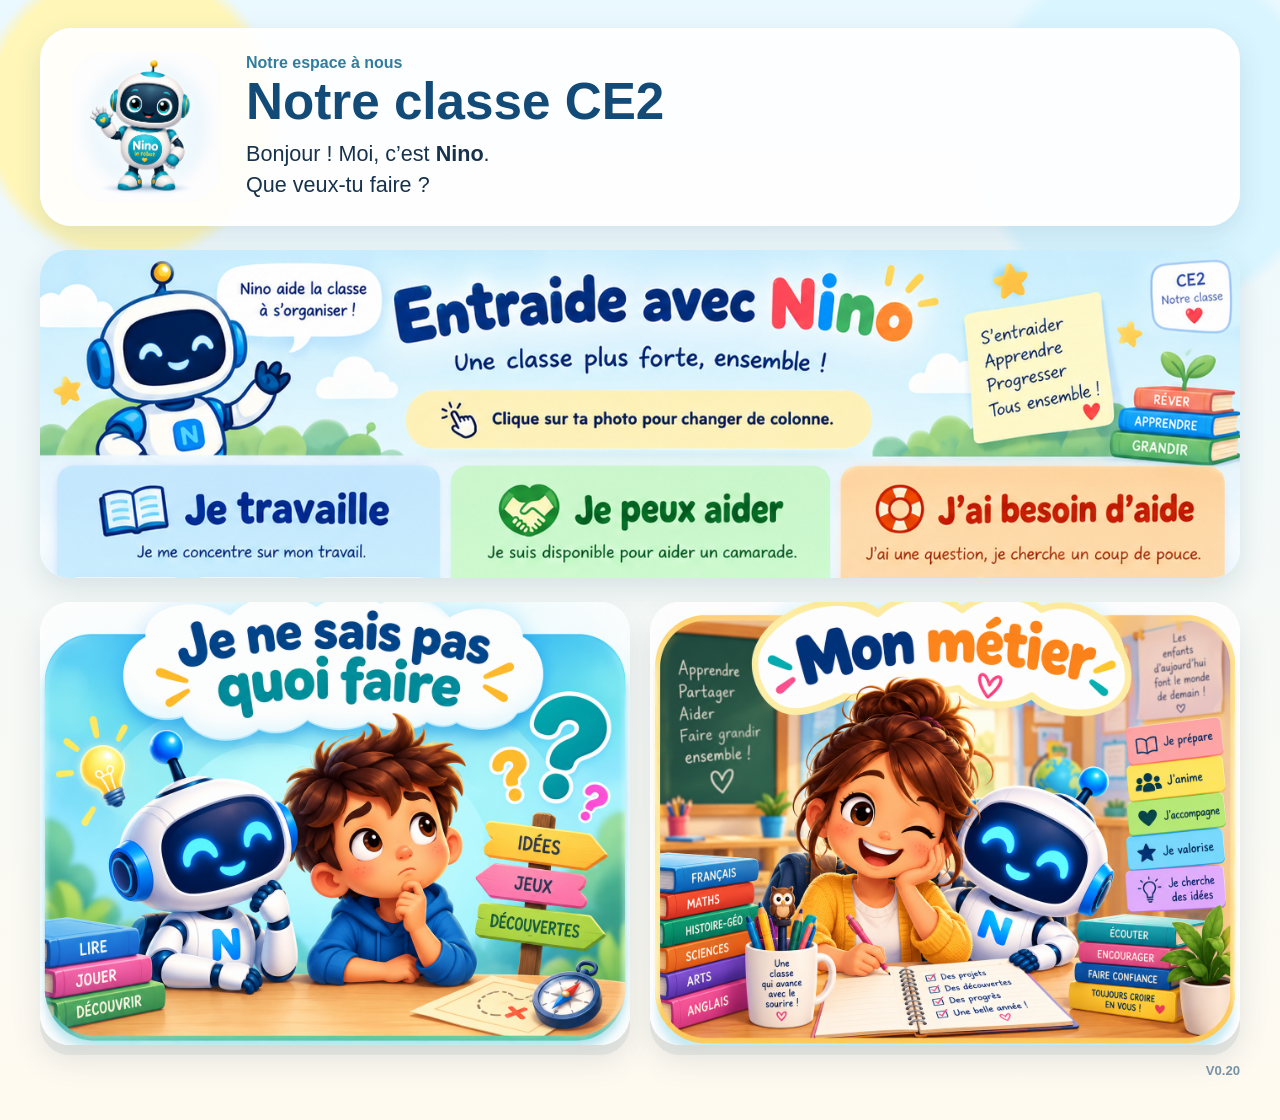
==== index.html @ fb9b8025 "v020" ====
<!DOCTYPE html>
<html lang="fr">
<head>
  <meta charset="UTF-8">
  <meta name="viewport" content="width=device-width, initial-scale=1.0">
  <title>Notre classe CE2 — Nino — V0.20</title>
  <link rel="stylesheet" href="style.css">
  <link rel="stylesheet" href="accueil-v018.css">
</head>
<body>
  <main class="app">
    <header class="hero">
      <div class="nino-wrap">
        <img class="nino-img" src="assets/nino.png" alt="Nino le robot">
      </div>
      <div class="hero-text">
        <p class="eyebrow">Notre espace à nous</p>
        <h1>Notre classe CE2</h1>
        <p class="hello">Bonjour ! Moi, c’est <strong>Nino</strong>.<br>Que veux-tu faire ?</p>
      </div>
    </header>

    <section class="home-entraide" aria-label="Entraide avec Nino">
      <a class="entraide-banner-link" href="entraide.html">
        <img src="assets/bandeau-entraide.png"
             alt="Entraide avec Nino : Je travaille, Je peux aider, J’ai besoin d’aide">
      </a>
    </section>

    <section class="cards cards-home-v018" aria-label="Autres rubriques">
      <a class="card image-card" href="je-ne-sais-pas-quoi-faire.html" aria-label="Je ne sais pas quoi faire">
        <img src="assets/je-ne-sais-pas-quoi-faire.png" alt="Je ne sais pas quoi faire">
      </a>

      <a class="card image-card" href="mon-metier.html" aria-label="Mon métier">
        <img src="assets/mon-metier.png" alt="Mon métier">
      </a>
    </section>

    <div class="version-badge">V0.20</div>
  </main>
</body>
</html>
---- style.css ----
* {
  box-sizing: border-box;
}

:root {
  font-family: "Trebuchet MS", "Arial Rounded MT Bold", Arial, sans-serif;
  color: #17324d;
  background: #eef9ff;
}

body {
  margin: 0;
  min-height: 100vh;
  background:
    radial-gradient(circle at 10% 10%, #fff6b8 0 9%, transparent 10%),
    radial-gradient(circle at 90% 12%, #d9f5ff 0 11%, transparent 12%),
    linear-gradient(180deg, #eaf8ff 0%, #fffaf0 100%);
}

button, a {
  font: inherit;
}

.app {
  width: min(1200px, 94vw);
  margin: 0 auto;
  padding: 28px 0 42px;
}

.hero {
  display: flex;
  align-items: center;
  gap: 24px;
  background: rgba(255,255,255,.92);
  border: 4px solid #fff;
  border-radius: 32px;
  padding: 20px 28px;
  box-shadow: 0 10px 28px rgba(41, 89, 120, .13);
}

.nino-wrap {
  width: 150px;
  height: 150px;
  flex: 0 0 150px;
  display: grid;
  place-items: center;
  overflow: hidden;
  border-radius: 34px;
  background: linear-gradient(145deg, #dff7ff, #fff6bd);
  box-shadow: inset 0 0 0 4px rgba(255,255,255,.9);
}

.nino-img {
  width: 100%;
  height: 100%;
  object-fit: contain;
  display: block;
}

.hero-text {
  min-width: 0;
}

.eyebrow {
  margin: 0 0 4px;
  font-weight: 800;
  color: #327c9d;
}

h1 {
  margin: 0;
  font-size: clamp(2rem, 4vw, 3.8rem);
  line-height: 1;
  color: #124b78;
}

.hello {
  margin: 12px 0 0;
  font-size: clamp(1rem, 2vw, 1.35rem);
  line-height: 1.4;
}

.cards {
  display: grid;
  grid-template-columns: repeat(3, 1fr);
  gap: 20px;
  margin-top: 24px;
}

.card {
  border: 0;
  padding: 0;
  border-radius: 30px;
  overflow: hidden;
  cursor: pointer;
  background: #fff;
  box-shadow: 0 10px 0 rgba(39, 76, 99, .08), 0 16px 30px rgba(39, 76, 99, .12);
  transition: transform .15s ease, box-shadow .15s ease;
  text-decoration: none;
  color: inherit;
}

.card:hover,
.card:focus-visible {
  transform: translateY(-4px);
  box-shadow: 0 14px 0 rgba(39, 76, 99, .08), 0 22px 34px rgba(39, 76, 99, .16);
  outline: 4px solid rgba(18, 75, 120, .16);
}

.card:active {
  transform: translateY(1px);
}

.image-card img {
  width: 100%;
  aspect-ratio: 4 / 3;
  object-fit: cover;
  display: block;
}

/* Page autonomie */
.autonomy-page {
  width: min(980px, 94vw);
  margin: 0 auto;
  padding: 22px 0 44px;
}

.autonomy-top {
  display: flex;
  align-items: center;
  justify-content: space-between;
  gap: 18px;
  margin-bottom: 18px;
}

.back {
  display: inline-flex;
  align-items: center;
  gap: 8px;
  text-decoration: none;
  background: #fff;
  color: #124b78;
  font-weight: 900;
  border-radius: 18px;
  padding: 12px 16px;
  box-shadow: 0 6px 16px rgba(41,89,120,.12);
}

.mini-nino {
  display: flex;
  align-items: center;
  gap: 12px;
}

.mini-nino img {
  width: 74px;
  height: 74px;
  object-fit: contain;
}

.autonomy-intro {
  background: #fff;
  border-radius: 28px;
  padding: 18px 24px;
  text-align: center;
  box-shadow: 0 10px 28px rgba(41,89,120,.12);
}

.autonomy-intro h1 {
  font-size: clamp(1.9rem, 4vw, 3rem);
}

.autonomy-intro p {
  margin: 8px 0 0;
  font-size: 1.15rem;
}

.choice-grid {
  display: grid;
  grid-template-columns: repeat(2, minmax(0, 1fr));
  gap: 20px;
  margin-top: 24px;
}

.choice-btn {
  display: flex;
  flex-direction: column;
  align-items: flex-start;
  gap: 10px;
  border: 0;
  border-radius: 30px;
  min-height: 260px;
  padding: 22px;
  color: #17324d;
  cursor: pointer;
  text-align: left;
  position: relative;
  box-shadow: 0 10px 0 rgba(39, 76, 99, .08), 0 18px 28px rgba(41,89,120,.14);
  transition: transform .15s ease, box-shadow .15s ease;
}

.choice-btn:hover,
.choice-btn:focus-visible {
  transform: translateY(-4px);
  box-shadow: 0 14px 0 rgba(39, 76, 99, .08), 0 24px 32px rgba(41,89,120,.18);
  outline: 4px solid rgba(18,75,120,.13);
}

.choice-icon {
  width: 72px;
  height: 72px;
  border-radius: 22px;
  display: grid;
  place-items: center;
  font-size: 2rem;
  background: rgba(255,255,255,.75);
  box-shadow: inset 0 0 0 3px rgba(255,255,255,.75);
}

.choice-title {
  font-size: clamp(1.55rem, 2.7vw, 2rem);
  line-height: 1.1;
  font-weight: 900;
}

.choice-subtitle {
  font-size: 1.05rem;
  font-weight: 900;
}

.choice-desc {
  font-size: 1rem;
  line-height: 1.4;
  font-weight: 700;
  color: #3e5a70;
  margin-top: auto;
}

.choice-cta {
  align-self: flex-end;
  margin-top: 6px;
  padding: 10px 16px;
  border-radius: 999px;
  background: rgba(255,255,255,.88);
  font-size: .98rem;
  font-weight: 900;
  color: #124b78;
  box-shadow: 0 4px 10px rgba(41,89,120,.12);
}

.choice-unfinished {
  background: linear-gradient(180deg, #ffe9a0 0%, #ffe18b 100%);
}

.choice-check {
  background: linear-gradient(180deg, #cfeeff 0%, #b7e3fb 100%);
}

.choice-done {
  background: linear-gradient(180deg, #d8f7cf 0%, #c5ecb8 100%);
}

.choice-stuck {
  background: linear-gradient(180deg, #eedcff 0%, #e1c8fb 100%);
}

.nino-answer {
  margin-top: 24px;
  background: #fff;
  border-radius: 30px;
  padding: 24px;
  box-shadow: 0 10px 28px rgba(41,89,120,.12);
}

.nino-answer[hidden] {
  display: none;
}

.answer-head {
  margin-bottom: 16px;
}

.answer-bubble {
  display: inline-flex;
  align-items: center;
  gap: 8px;
  padding: 8px 14px;
  border-radius: 999px;
  background: #eef8ff;
  color: #124b78;
  font-weight: 900;
  margin-bottom: 10px;
}

.nino-answer h2 {
  margin: 0;
  color: #124b78;
  font-size: clamp(1.5rem, 2.7vw, 1.9rem);
}

.answer-subtitle {
  margin: 8px 0 0;
  font-size: 1rem;
  font-weight: 700;
  color: #59758a;
}

.action-list {
  display: grid;
  gap: 12px;
}

.action-item {
  display: flex;
  align-items: flex-start;
  gap: 12px;
  background: #f6fbff;
  border: 2px solid #e4f1f8;
  border-radius: 20px;
  padding: 14px 16px;
}

.action-number {
  flex: 0 0 34px;
  width: 34px;
  height: 34px;
  border-radius: 50%;
  display: grid;
  place-items: center;
  background: #124b78;
  color: #fff;
  font-weight: 900;
}

.action-text {
  font-weight: 800;
  font-size: 1.08rem;
  line-height: 1.35;
}

.restart {
  margin-top: 18px;
  border: 0;
  border-radius: 16px;
  padding: 12px 16px;
  background: #124b78;
  color: white;
  font-weight: 900;
  cursor: pointer;
}

@media (max-width: 900px) {
  .cards {
    grid-template-columns: 1fr;
  }
  .image-card img {
    aspect-ratio: 16 / 10;
  }
}

@media (max-width: 700px) {
  .choice-grid {
    grid-template-columns: 1fr;
  }

  .choice-btn {
    min-height: 220px;
    padding: 20px;
  }

  .autonomy-top {
    align-items: flex-start;
  }
}

@media (max-width: 640px) {
  .app {
    width: min(96vw, 1200px);
    padding-top: 14px;
  }

  .hero {
    text-align: center;
    flex-direction: column;
    padding: 18px;
    gap: 12px;
  }

  .nino-wrap {
    width: 120px;
    height: 120px;
    flex-basis: 120px;
  }

  .cards {
    gap: 16px;
    margin-top: 16px;
  }

  .mini-nino span {
    display: none;
  }

  .choice-icon {
    width: 64px;
    height: 64px;
    font-size: 1.8rem;
  }

  .choice-title {
    font-size: 1.7rem;
  }

  .choice-cta {
    align-self: stretch;
    text-align: center;
  }
}

/* Version */
.version-badge {
  margin-top: 18px;
  text-align: right;
  font-size: .82rem;
  font-weight: 800;
  color: #7892a5;
}

/* Page Mon métier */
.jobs-page {
  width: min(1120px, 94vw);
  margin: 0 auto;
  padding: 22px 0 44px;
}

.jobs-intro {
  background: #fff;
  border-radius: 28px;
  padding: 18px 24px;
  text-align: center;
  box-shadow: 0 10px 28px rgba(41,89,120,.12);
}

.jobs-intro h1 {
  margin: 0;
  font-size: clamp(2rem, 4vw, 3.1rem);
  color: #124b78;
}

.jobs-intro p {
  margin: 8px 0 0;
  font-size: 1.12rem;
}

.week-note {
  display: inline-block;
  margin-top: 12px;
  padding: 9px 14px;
  border-radius: 999px;
  background: #fff1ad;
  font-weight: 900;
  color: #6b5310;
}

.jobs-grid {
  display: grid;
  grid-template-columns: repeat(3, 1fr);
  gap: 16px;
  margin-top: 22px;
}

.job-card {
  border: 0;
  border-radius: 24px;
  padding: 18px;
  min-height: 165px;
  text-align: left;
  background: #fff;
  cursor: pointer;
  color: #17324d;
  box-shadow: 0 8px 20px rgba(41,89,120,.12);
  transition: transform .15s ease, box-shadow .15s ease;
}

.job-card:hover,
.job-card:focus-visible {
  transform: translateY(-3px);
  box-shadow: 0 12px 26px rgba(41,89,120,.16);
  outline: 4px solid rgba(18,75,120,.12);
}

.job-icon {
  font-size: 2.25rem;
  display: block;
  margin-bottom: 8px;
}

.job-name {
  display: block;
  font-size: 1.25rem;
  font-weight: 900;
}

.job-short {
  display: block;
  margin-top: 6px;
  line-height: 1.35;
  font-weight: 700;
  color: #537086;
}

.job-pair {
  display: block;
  margin-top: 12px;
  padding: 8px 10px;
  border-radius: 14px;
  background: #f3f9fc;
  font-size: .95rem;
  font-weight: 800;
}

.job-detail {
  margin-top: 22px;
  background: #fff;
  border-radius: 28px;
  padding: 22px;
  box-shadow: 0 10px 28px rgba(41,89,120,.12);
}

.job-detail[hidden] {
  display: none;
}

.job-detail h2 {
  margin: 0 0 10px;
  color: #124b78;
}

.job-detail p {
  margin: 0;
  font-size: 1.08rem;
  line-height: 1.5;
}

.job-rule {
  margin-top: 14px !important;
  padding: 12px 14px;
  border-radius: 16px;
  background: #eef8ff;
  font-weight: 800;
}

@media (max-width: 900px) {
  .jobs-grid {
    grid-template-columns: repeat(2, 1fr);
  }
}

@media (max-width: 620px) {
  .jobs-grid {
    grid-template-columns: 1fr;
  }
}


/* V0.10 — J'aide : trombinoscope */
.help-page {
  width: min(1180px, 95vw);
  margin: 0 auto;
  padding: 22px 0 44px;
}

.help-intro {
  background: #fff;
  border-radius: 28px;
  padding: 18px 24px;
  text-align: center;
  box-shadow: 0 10px 28px rgba(41,89,120,.12);
}

.help-intro h1 {
  margin: 0;
  font-size: clamp(2rem, 4vw, 3.1rem);
  color: #16734c;
}

.help-intro p {
  margin: 8px 0 0;
  font-size: 1.12rem;
}

.student-grid {
  display: grid;
  grid-template-columns: repeat(5, minmax(0, 1fr));
  gap: 16px;
  margin-top: 22px;
}

.student-card {
  appearance: none;
  border: 0;
  border-radius: 24px;
  padding: 10px 10px 14px;
  background: #fff;
  cursor: pointer;
  color: #17324d;
  box-shadow: 0 8px 20px rgba(41,89,120,.12);
  transition: transform .15s ease, box-shadow .15s ease;
}

.student-card:hover,
.student-card:focus-visible {
  transform: translateY(-3px);
  box-shadow: 0 12px 26px rgba(41,89,120,.17);
  outline: 4px solid rgba(49,167,111,.18);
}

.student-card.is-selected {
  outline: 5px solid #44c182;
  background: #effcf5;
}

.student-photo-wrap {
  width: 100%;
  aspect-ratio: 1 / 1;
  overflow: hidden;
  border-radius: 19px;
  background: #eaf4f8;
}

.student-photo {
  width: 100%;
  height: 100%;
  display: block;
  object-fit: cover;
  object-position: center;
}

.student-firstname {
  display: block;
  margin-top: 10px;
  text-align: center;
  font-size: 1.12rem;
  font-weight: 900;
}

.help-choice {
  margin-top: 22px;
  background: #fff;
  border-radius: 28px;
  padding: 22px;
  box-shadow: 0 10px 28px rgba(41,89,120,.12);
  text-align: center;
}

.help-choice[hidden] {
  display: none;
}

.help-choice h2 {
  margin: 0 0 14px;
  color: #16734c;
}

.help-choice-actions {
  display: grid;
  grid-template-columns: 1fr 1fr;
  gap: 14px;
}

.help-choice-btn {
  border: 0;
  border-radius: 20px;
  padding: 18px 14px;
  min-height: 90px;
  font-weight: 900;
  font-size: 1.1rem;
  cursor: pointer;
}

.help-choice-btn--give { background: #cff4dc; color: #1e6846; }
.help-choice-btn--need { background: #dff2ff; color: #175f8e; }

.help-note {
  margin: 14px 0 0;
  color: #627888;
  font-weight: 700;
}

@media (max-width: 980px) {
  .student-grid { grid-template-columns: repeat(4, 1fr); }
}

@media (max-width: 720px) {
  .student-grid { grid-template-columns: repeat(3, 1fr); }
}

@media (max-width: 520px) {
  .student-grid { grid-template-columns: repeat(2, 1fr); gap: 12px; }
  .help-choice-actions { grid-template-columns: 1fr; }
}


/* V0.10 — tirage hebdomadaire des métiers */
.weekly-draw-card {
  margin-top: 20px;
  background: linear-gradient(145deg, #fff8c9, #fff);
  border-radius: 26px;
  padding: 18px 20px;
  display: flex;
  align-items: center;
  justify-content: space-between;
  gap: 18px;
  box-shadow: 0 8px 22px rgba(41,89,120,.11);
}

.weekly-draw-card h2 {
  margin: 0 0 5px;
  color: #6d5400;
}

.weekly-draw-card p {
  margin: 0;
  font-weight: 700;
  color: #6e7881;
}

.draw-button {
  border: 0;
  border-radius: 16px;
  padding: 12px 15px;
  background: #124b78;
  color: #fff;
  font-weight: 900;
  cursor: pointer;
  white-space: nowrap;
}

.current-jobs {
  display: grid;
  grid-template-columns: repeat(2, minmax(0,1fr));
  gap: 16px;
  margin-top: 20px;
}

.assignment-card {
  background: #fff;
  border-radius: 24px;
  padding: 17px 18px;
  box-shadow: 0 8px 20px rgba(41,89,120,.12);
  border: 3px solid transparent;
}

.assignment-card--replacement {
  background: #eef7ff;
  border-color: #b8dff5;
}

.assignment-job {
  display: flex;
  align-items: center;
  gap: 10px;
  margin-bottom: 11px;
}

.assignment-icon {
  font-size: 2rem;
}

.assignment-title {
  font-size: 1.22rem;
  font-weight: 900;
  color: #17324d;
}

.assignment-pair {
  display: flex;
  flex-wrap: wrap;
  gap: 8px;
}

.pupil-chip {
  display: inline-flex;
  align-items: center;
  gap: 7px;
  padding: 9px 12px;
  border-radius: 999px;
  background: #f2f8fb;
  font-weight: 900;
  color: #234c67;
}

.pupil-chip::before {
  content: "👤";
}

.assignment-card--replacement .pupil-chip::before {
  content: "🔄";
}

.all-jobs-panel {
  margin-top: 22px;
  background: #fff;
  border-radius: 28px;
  padding: 22px;
  box-shadow: 0 10px 28px rgba(41,89,120,.12);
}

.all-jobs-panel h2 {
  margin: 0;
  color: #124b78;
}

.all-jobs-note {
  margin: 8px 0 0;
  color: #657b8b;
  font-weight: 700;
  line-height: 1.45;
}

.job-card.inactive-this-week {
  opacity: .67;
}

.job-card.inactive-this-week .job-pair {
  background: #f2f2f2;
  color: #7a7a7a;
}

@media (max-width: 760px) {
  .current-jobs {
    grid-template-columns: 1fr;
  }
  .weekly-draw-card {
    align-items: flex-start;
    flex-direction: column;
  }
}


/* V0.10 — cartes illustrées de la page « Je ne sais pas quoi faire » */
.choice-grid-images {
  grid-template-columns: repeat(2, minmax(0, 1fr));
  gap: 20px;
}

.choice-image-card {
  appearance: none;
  border: 0;
  padding: 0;
  overflow: hidden;
  border-radius: 28px;
  background: #fff;
  color: #17324d;
  cursor: pointer;
  text-align: center;
  box-shadow: 0 10px 0 rgba(39, 76, 99, .07), 0 18px 28px rgba(41,89,120,.14);
  transition: transform .15s ease, box-shadow .15s ease;
}

.choice-image-card:hover,
.choice-image-card:focus-visible {
  transform: translateY(-4px);
  box-shadow: 0 14px 0 rgba(39, 76, 99, .07), 0 24px 34px rgba(41,89,120,.18);
  outline: 4px solid rgba(18,75,120,.13);
}

.choice-image-card:active {
  transform: translateY(1px);
}

.choice-image-card img {
  width: 100%;
  aspect-ratio: 4 / 3;
  object-fit: cover;
  display: block;
}

.choice-image-subtitle {
  display: block;
  min-height: 66px;
  padding: 14px 16px 16px;
  font-size: 1.05rem;
  line-height: 1.35;
  font-weight: 900;
  background: rgba(255,255,255,.97);
}

@media (max-width: 700px) {
  .choice-grid-images {
    grid-template-columns: 1fr;
  }

  .choice-image-card img {
    aspect-ratio: 16 / 10;
  }

  .choice-image-subtitle {
    min-height: auto;
  }
}
---- accueil-v018.css ----
/* Espace Enfants CE2 — V0.18
   Accueil : un bandeau unique vers l'entraide. */

.home-entraide {
  margin-top: 24px;
}

.entraide-banner-link {
  display: block;
  overflow: hidden;
  border-radius: 28px;
  background: #fff;
  box-shadow: 0 12px 28px rgba(41, 89, 120, .14);
  transition: transform .15s ease, box-shadow .15s ease;
}

.entraide-banner-link:hover,
.entraide-banner-link:focus-visible {
  transform: translateY(-4px);
  box-shadow: 0 18px 34px rgba(41, 89, 120, .18);
  outline: 4px solid rgba(18, 75, 120, .14);
}

.entraide-banner-link img {
  display: block;
  width: 100%;
  height: auto;
}

.cards-home-v018 {
  grid-template-columns: repeat(2, minmax(0, 1fr));
}

.cards-home-v018 .image-card img {
  width: 100%;
  aspect-ratio: 4 / 3;
  object-fit: cover;
  display: block;
}

@media (max-width: 760px) {
  .cards-home-v018 {
    grid-template-columns: 1fr;
  }
}
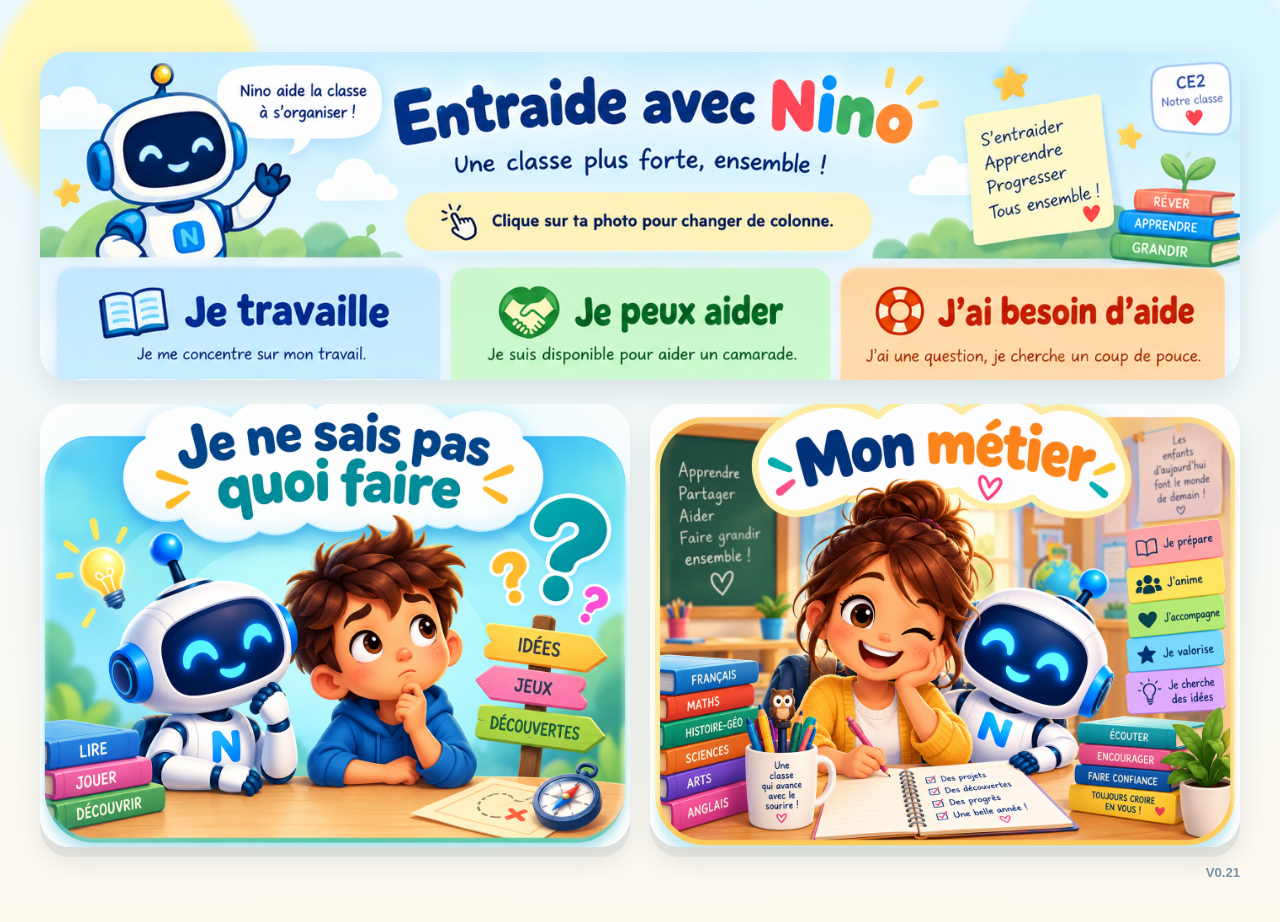
==== commit 5fc42dd4: "v021" ====
--- a/index.html
+++ b/index.html
@@ -3,24 +3,13 @@
 <head>
   <meta charset="UTF-8">
   <meta name="viewport" content="width=device-width, initial-scale=1.0">
-  <title>Notre classe CE2 — Nino — V0.20</title>
+  <title>Notre classe CE2 — Nino — V0.21</title>
   <link rel="stylesheet" href="style.css">
   <link rel="stylesheet" href="accueil-v018.css">
 </head>
 <body>
   <main class="app">
-    <header class="hero">
-      <div class="nino-wrap">
-        <img class="nino-img" src="assets/nino.png" alt="Nino le robot">
-      </div>
-      <div class="hero-text">
-        <p class="eyebrow">Notre espace à nous</p>
-        <h1>Notre classe CE2</h1>
-        <p class="hello">Bonjour ! Moi, c’est <strong>Nino</strong>.<br>Que veux-tu faire ?</p>
-      </div>
-    </header>
-
-    <section class="home-entraide" aria-label="Entraide avec Nino">
+<section class="home-entraide" aria-label="Entraide avec Nino">
       <a class="entraide-banner-link" href="entraide.html">
         <img src="assets/bandeau-entraide.png"
              alt="Entraide avec Nino : Je travaille, Je peux aider, J’ai besoin d’aide">
@@ -37,7 +26,7 @@
       </a>
     </section>
 
-    <div class="version-badge">V0.20</div>
+    <div class="version-badge">V0.21</div>
   </main>
 </body>
 </html>
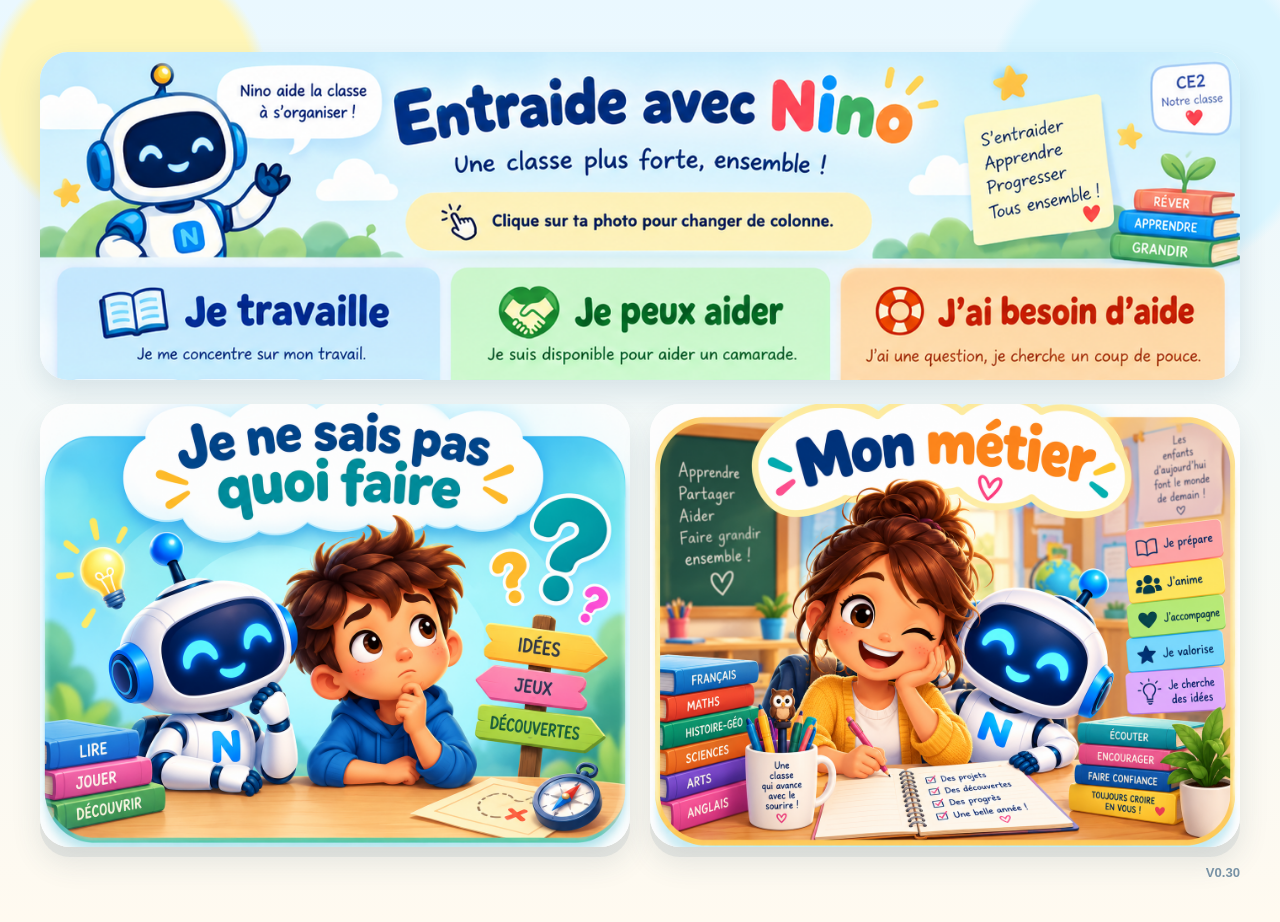
==== commit 6108f9dd: "v030" ====
--- a/index.html
+++ b/index.html
@@ -3,7 +3,7 @@
 <head>
   <meta charset="UTF-8">
   <meta name="viewport" content="width=device-width, initial-scale=1.0">
-  <title>Notre classe CE2 — Nino — V0.21</title>
+  <title>Notre classe CE2 — Nino — V0.30</title>
   <link rel="stylesheet" href="style.css">
   <link rel="stylesheet" href="accueil-v018.css">
 </head>
@@ -26,7 +26,7 @@
       </a>
     </section>
 
-    <div class="version-badge">V0.21</div>
+    <div class="version-badge">V0.30</div>
   </main>
 </body>
 </html>
--- a/style.css
+++ b/style.css
@@ -899,3 +899,54 @@
     min-height: auto;
   }
 }
+
+
+/* V0.27 — Correctif affichage images « Je ne sais pas quoi faire » */
+.choice-grid.choice-grid-images {
+  width: 100%;
+  max-width: 1120px;
+  margin: 22px auto 0;
+  display: grid !important;
+  grid-template-columns: repeat(2, minmax(0, 1fr)) !important;
+  gap: 20px !important;
+  align-items: stretch;
+}
+
+.choice-grid-images .choice-image-card {
+  width: 100% !important;
+  min-width: 0 !important;
+  max-width: 100% !important;
+  height: auto !important;
+  overflow: hidden !important;
+  border-radius: 26px !important;
+  padding: 0 !important;
+  box-sizing: border-box !important;
+}
+
+.choice-grid-images .choice-image-card img {
+  display: block !important;
+  width: 100% !important;
+  max-width: 100% !important;
+  height: auto !important;
+  aspect-ratio: 4 / 3 !important;
+  object-fit: cover !important;
+  object-position: center !important;
+}
+
+.choice-grid-images .choice-image-subtitle {
+  display: block !important;
+  width: 100% !important;
+  box-sizing: border-box !important;
+  padding: 13px 15px 15px !important;
+}
+
+@media (max-width: 760px) {
+  .choice-grid.choice-grid-images {
+    grid-template-columns: 1fr !important;
+    gap: 16px !important;
+  }
+
+  .choice-grid-images .choice-image-card img {
+    aspect-ratio: 16 / 10 !important;
+  }
+}
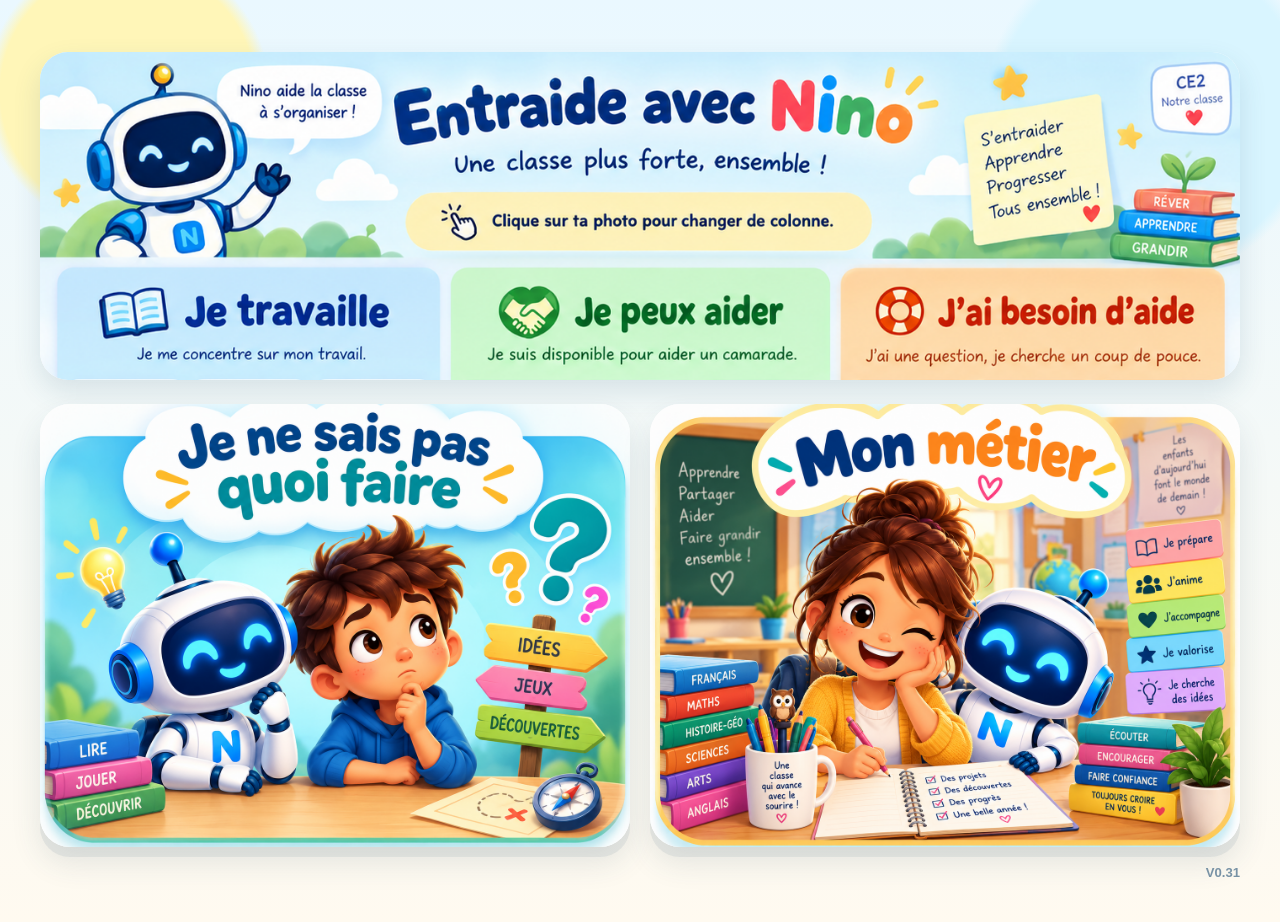
==== commit 53c3a42b: "v031" ====
--- a/index.html
+++ b/index.html
@@ -3,7 +3,7 @@
 <head>
   <meta charset="UTF-8">
   <meta name="viewport" content="width=device-width, initial-scale=1.0">
-  <title>Notre classe CE2 — Nino — V0.30</title>
+  <title>Notre classe CE2 — Nino — V0.31</title>
   <link rel="stylesheet" href="style.css">
   <link rel="stylesheet" href="accueil-v018.css">
 </head>
@@ -26,7 +26,7 @@
       </a>
     </section>
 
-    <div class="version-badge">V0.30</div>
+    <div class="version-badge">V0.31</div>
   </main>
 </body>
 </html>
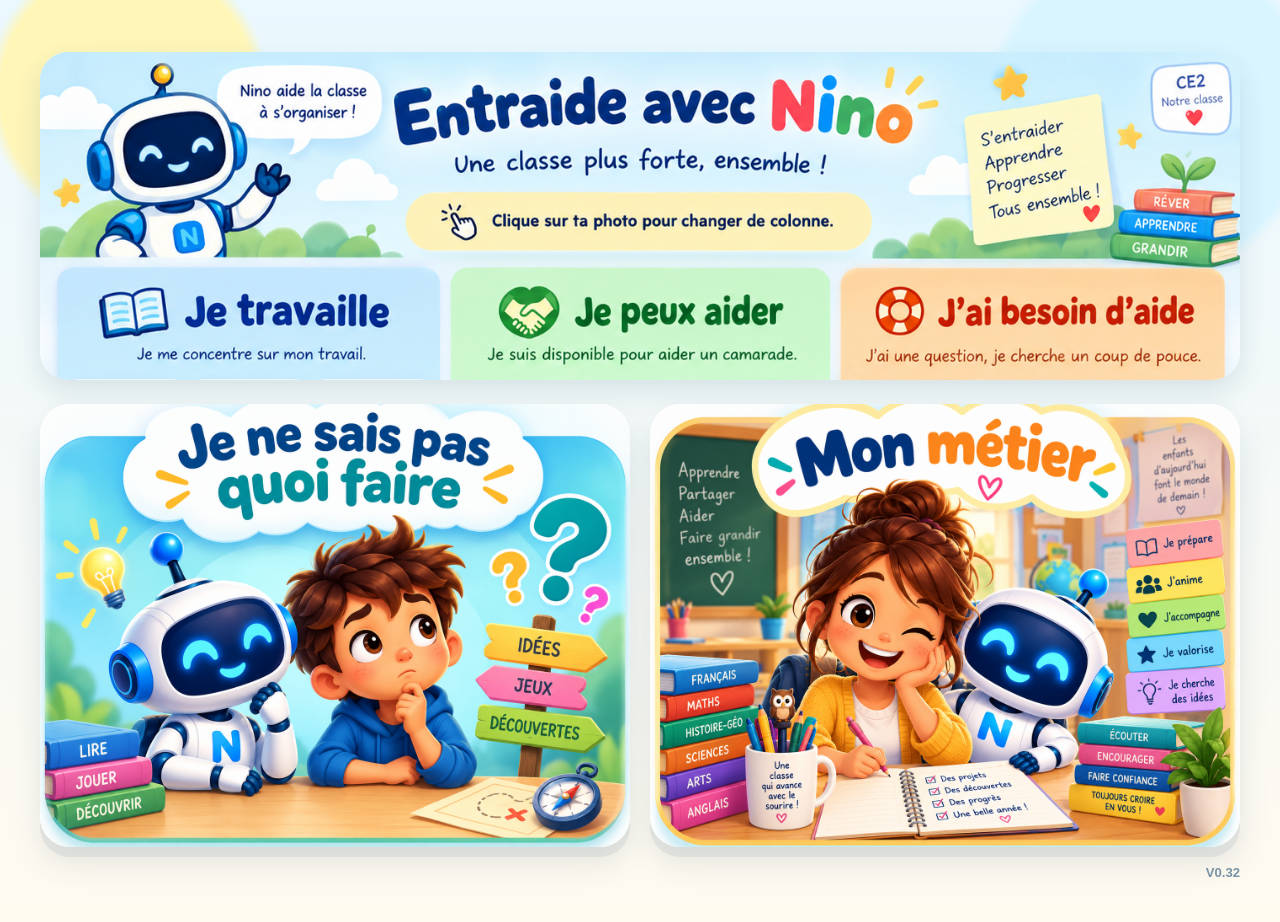
==== commit 6568944b: "v032" ====
--- a/index.html
+++ b/index.html
@@ -3,7 +3,7 @@
 <head>
   <meta charset="UTF-8">
   <meta name="viewport" content="width=device-width, initial-scale=1.0">
-  <title>Notre classe CE2 — Nino — V0.31</title>
+  <title>Notre classe CE2 — Nino — V0.32</title>
   <link rel="stylesheet" href="style.css">
   <link rel="stylesheet" href="accueil-v018.css">
 </head>
@@ -26,7 +26,7 @@
       </a>
     </section>
 
-    <div class="version-badge">V0.31</div>
+    <div class="version-badge">V0.32</div>
   </main>
 </body>
 </html>
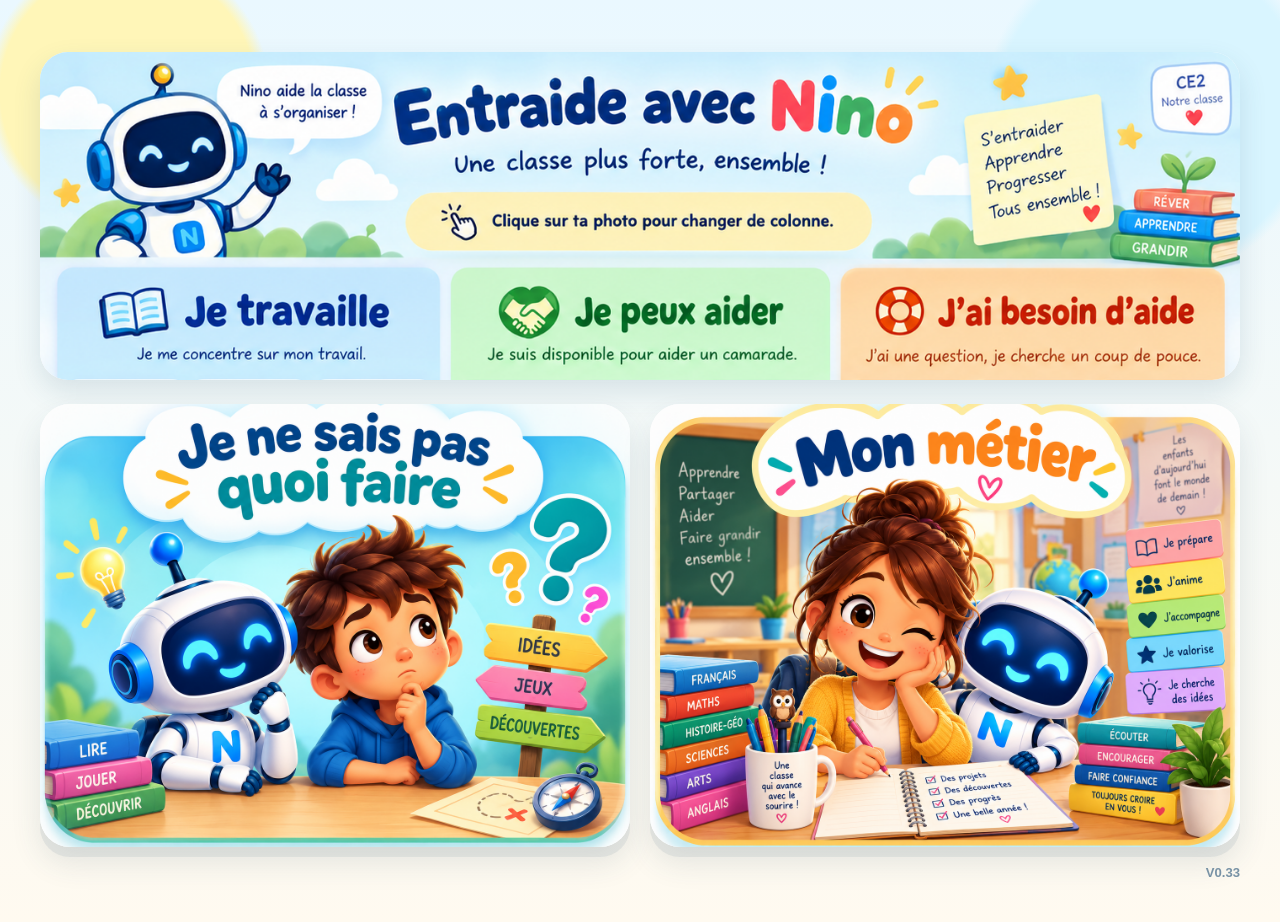
==== commit 6bf2ff49: "V033" ====
--- a/index.html
+++ b/index.html
@@ -3,7 +3,7 @@
 <head>
   <meta charset="UTF-8">
   <meta name="viewport" content="width=device-width, initial-scale=1.0">
-  <title>Notre classe CE2 — Nino — V0.32</title>
+  <title>Notre classe CE2 — Nino — V0.33</title>
   <link rel="stylesheet" href="style.css">
   <link rel="stylesheet" href="accueil-v018.css">
 </head>
@@ -26,7 +26,7 @@
       </a>
     </section>
 
-    <div class="version-badge">V0.32</div>
+    <div class="version-badge">V0.33</div>
   </main>
 </body>
 </html>
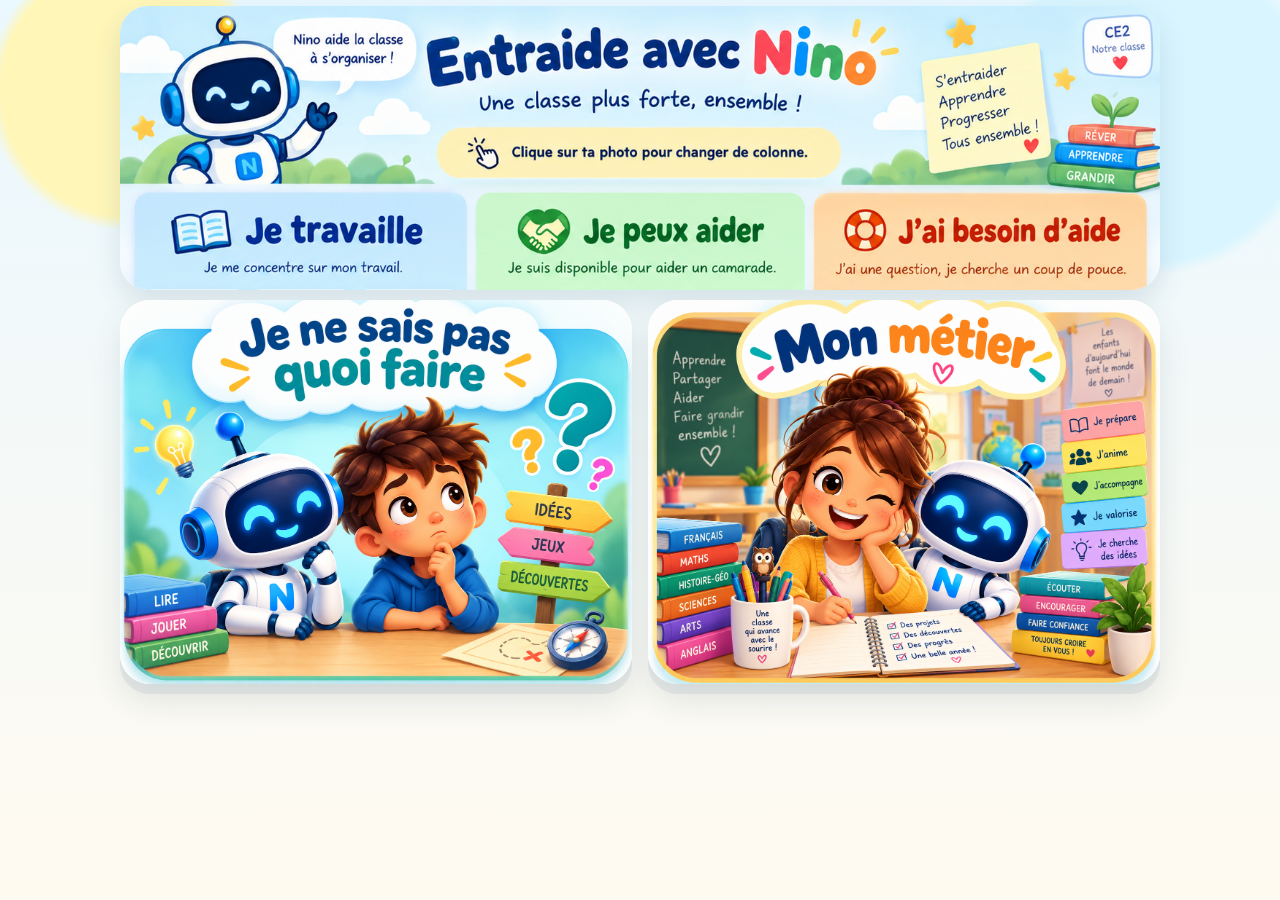
==== commit 9ef7e509: "V0.34" ====
--- a/index.html
+++ b/index.html
@@ -3,9 +3,10 @@
 <head>
   <meta charset="UTF-8">
   <meta name="viewport" content="width=device-width, initial-scale=1.0">
-  <title>Notre classe CE2 — Nino — V0.33</title>
+  <title>Notre classe CE2 — Nino — V0.34</title>
   <link rel="stylesheet" href="style.css">
   <link rel="stylesheet" href="accueil-v018.css">
+  <link rel="stylesheet" href="accueil-v034.css">
 </head>
 <body>
   <main class="app">
@@ -26,7 +27,7 @@
       </a>
     </section>
 
-    <div class="version-badge">V0.33</div>
+    <div class="version-badge">V0.34</div>
   </main>
 </body>
 </html>
--- a/accueil-v034.css
+++ b/accueil-v034.css
@@ -0,0 +1,36 @@
+/* Espace Enfants CE2 — V0.34
+   Accueil tablette paysage : tient dans la hauteur visible sans scroll.
+   Le rendu ordinateur reste inchangé. */
+
+@media (min-width: 900px) and (max-height: 950px) and (orientation: landscape) {
+  html,
+  body {
+    height: 100%;
+  }
+
+  body {
+    min-height: 100dvh;
+    overflow-y: hidden;
+  }
+
+  .app {
+    /* Réduction proportionnelle de l'accueil uniquement sur tablette paysage.
+       Les images conservent leur ratio, aucune découpe forcée. */
+    width: min(1040px, 92vw);
+    height: 100dvh;
+    padding: 6px 0 6px;
+  }
+
+  .home-entraide {
+    margin-top: 0;
+  }
+
+  .cards-home-v018 {
+    gap: 16px;
+    margin-top: 10px;
+  }
+
+  .version-badge {
+    display: none;
+  }
+}
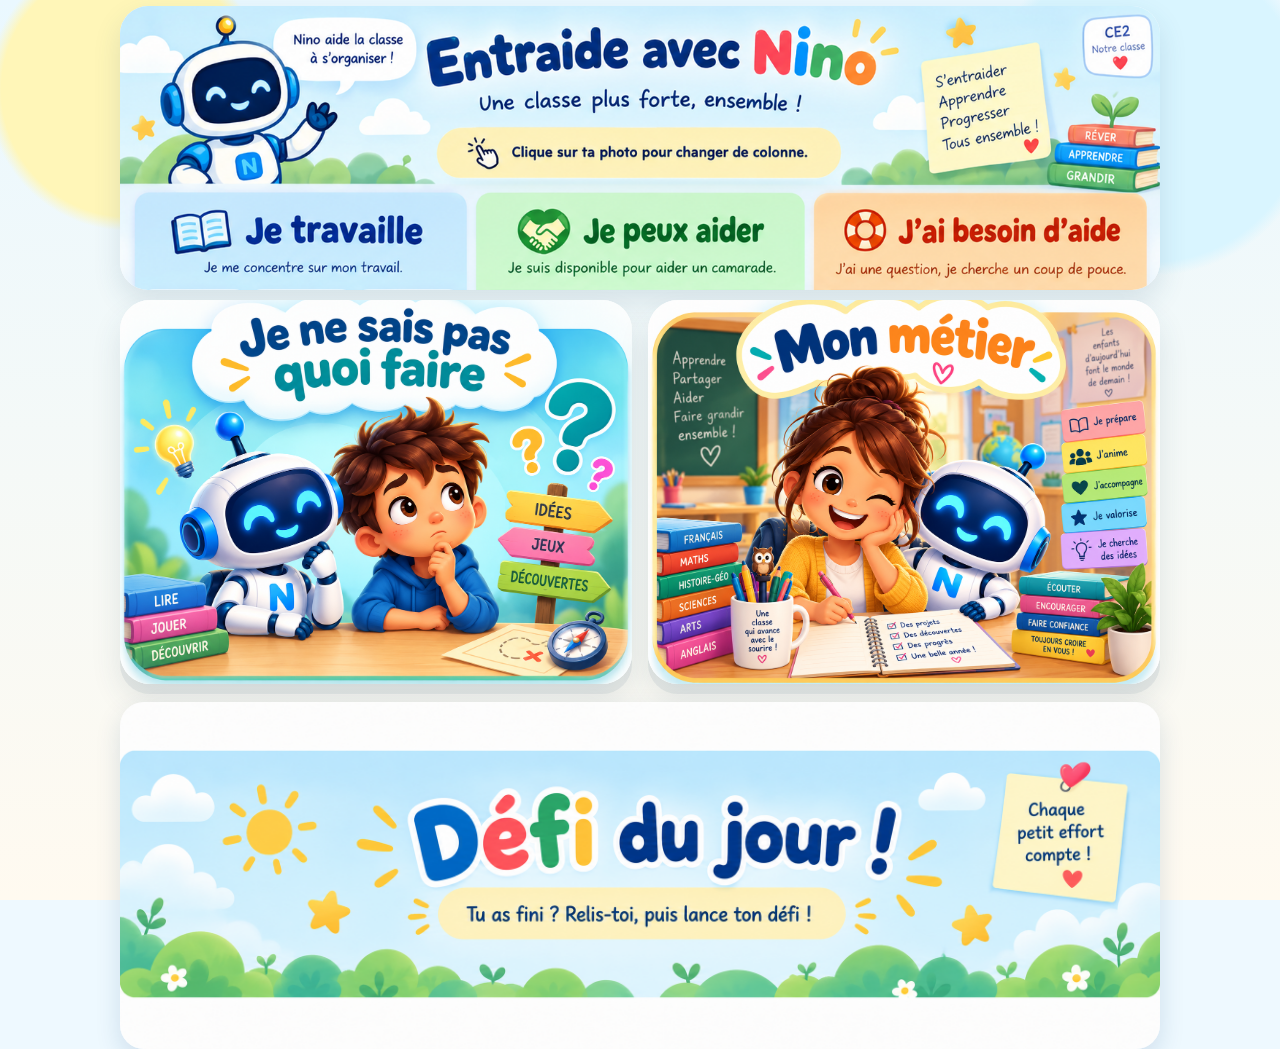
==== commit e46a68c8: "v0.40" ====
--- a/index.html
+++ b/index.html
@@ -3,7 +3,7 @@
 <head>
   <meta charset="UTF-8">
   <meta name="viewport" content="width=device-width, initial-scale=1.0">
-  <title>Notre classe CE2 — Nino — V0.34</title>
+  <title>Notre classe CE2 — Nino — V0.40</title>
   <link rel="stylesheet" href="style.css">
   <link rel="stylesheet" href="accueil-v018.css">
   <link rel="stylesheet" href="accueil-v034.css">
@@ -27,7 +27,15 @@
       </a>
     </section>
 
-    <div class="version-badge">V0.34</div>
+    <section class="home-defi" aria-label="Défi du jour" style="margin-top:18px;">
+      <a href="defi.html" aria-label="Ouvrir le Défi du jour" style="display:block;border-radius:24px;overflow:hidden;box-shadow:0 10px 26px rgba(15,67,120,.14);">
+        <img src="assets/defi-du-jour.png"
+             alt="Défi du jour : Tu as fini ? Relis-toi, puis lance ton défi !"
+             style="display:block;width:100%;height:auto;">
+      </a>
+    </section>
+
+    <div class="version-badge">V0.40</div>
   </main>
 </body>
 </html>
